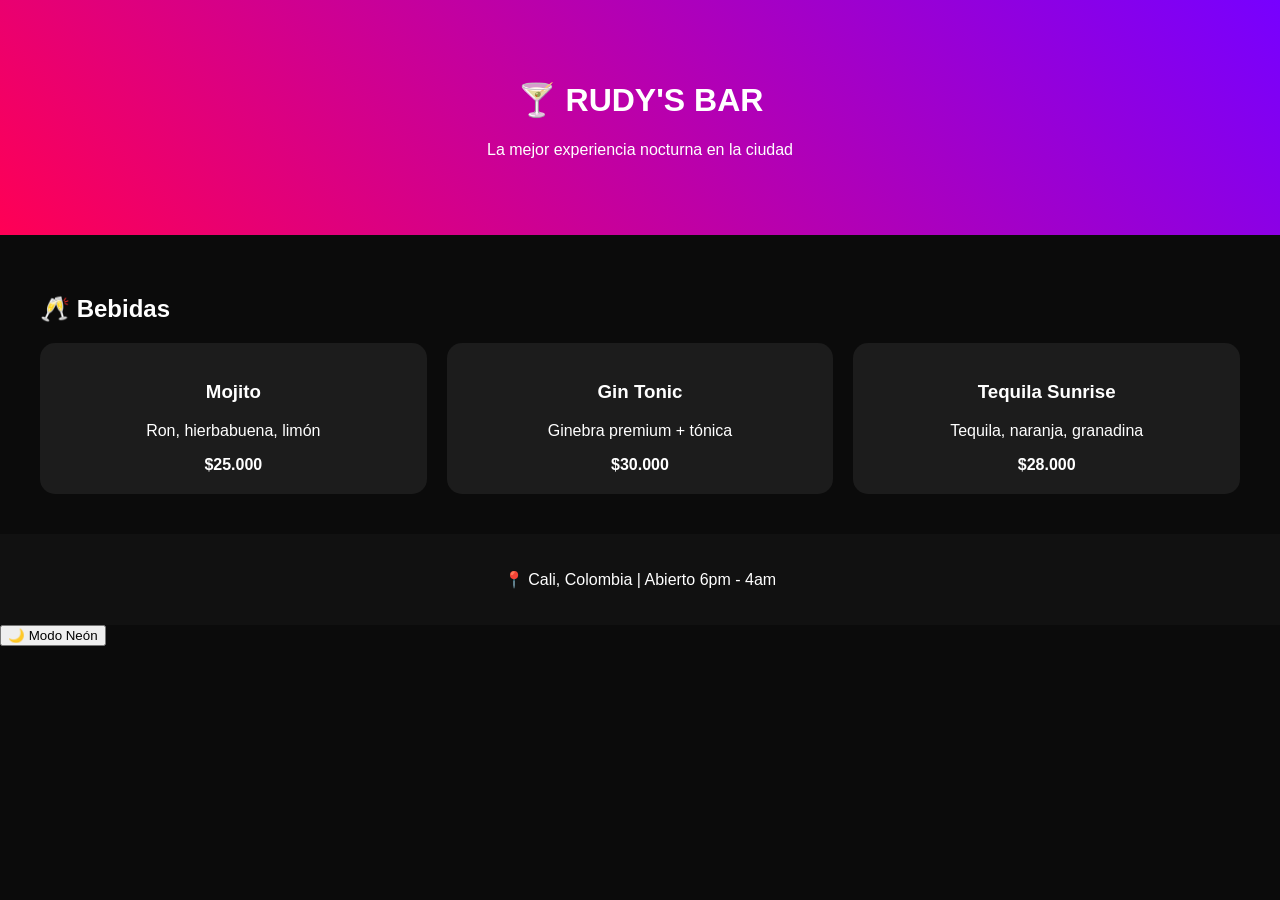
==== index.html @ a868c847 "menu de discoteca inicial" ====
<!DOCTYPE html>
<html lang="es">
<head>
  <meta charset="UTF-8">
  <title>Rudy's Bar</title>
  <link rel="stylesheet" href="styles.css">
</head>

<body>

  <header class="hero">
    <h1>🍸 RUDY'S BAR</h1>
    <p>La mejor experiencia nocturna en la ciudad</p>
  </header>

  <section class="menu">

    <h2>🥂 Bebidas</h2>

    <div class="grid">

      <div class="card">
        <h3>Mojito</h3>
        <p>Ron, hierbabuena, limón</p>
        <strong>$25.000</strong>
      </div>

      <div class="card">
        <h3>Gin Tonic</h3>
        <p>Ginebra premium + tónica</p>
        <strong>$30.000</strong>
      </div>

      <div class="card">
        <h3>Tequila Sunrise</h3>
        <p>Tequila, naranja, granadina</p>
        <strong>$28.000</strong>
      </div>

    </div>

  </section>

  <footer>
    <p>📍 Cali, Colombia | Abierto 6pm - 4am</p>
  </footer>

  <button onclick="cambiarModo()">🌙 Modo Neón</button>

</body>
</html>
---- styles.css ----
body {
  margin: 0;
  font-family: Arial;
  background: #0b0b0b;
  color: white;
}

.hero {
  text-align: center;
  padding: 60px;
  background: linear-gradient(45deg, #ff0055, #7700ff);
}

.menu {
  padding: 40px;
}

.grid {
  display: grid;
  grid-template-columns: repeat(auto-fit, minmax(200px, 1fr));
  gap: 20px;
}

.card {
  background: #1c1c1c;
  padding: 20px;
  border-radius: 15px;
  text-align: center;
}

.card:hover {
  transform: scale(1.05);
  transition: 0.3s;
}

footer {
  text-align: center;
  padding: 20px;
  background: #111;
}
.neon {
  background: black;
  color: #00ffcc;
}
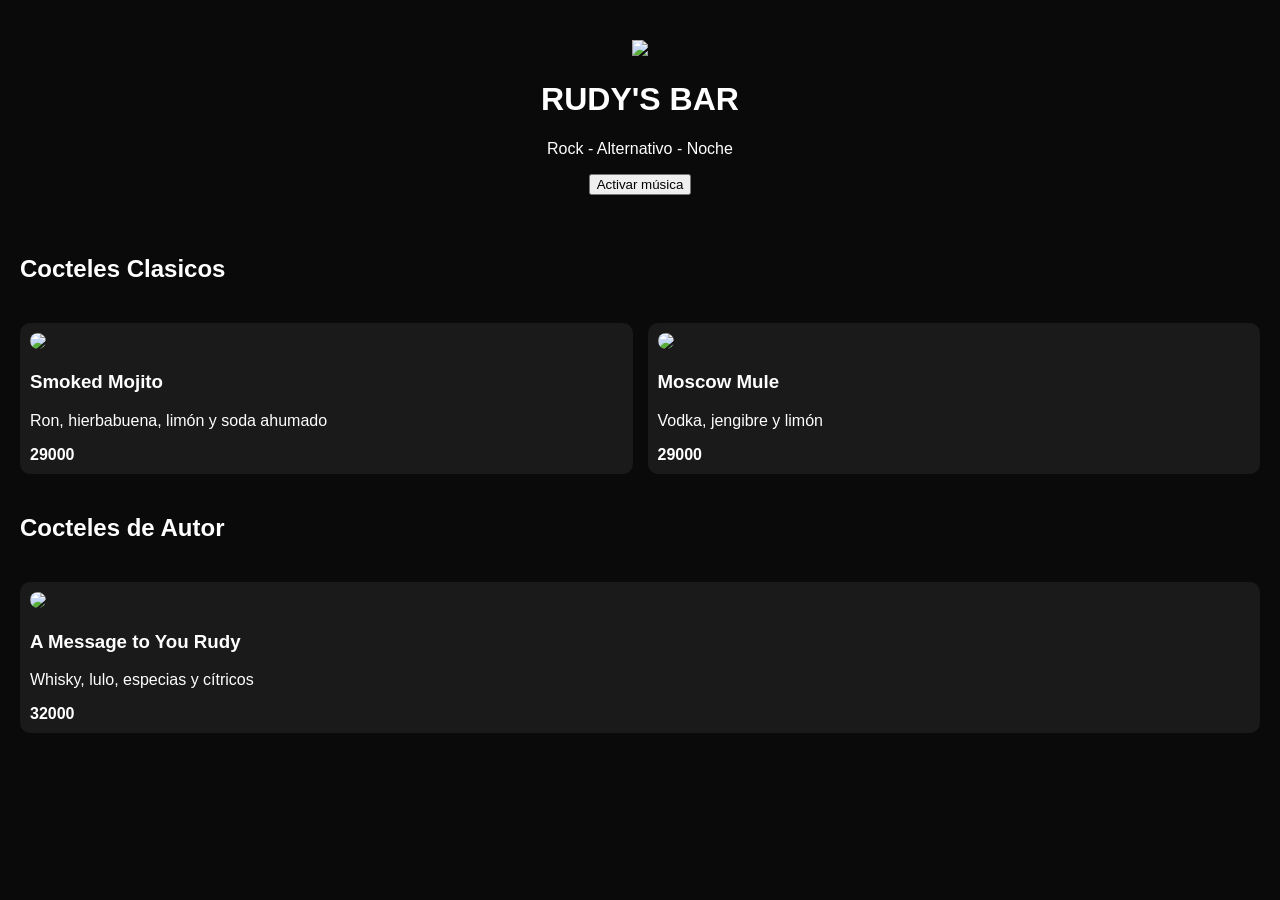
==== commit a1e79683: "actualización del menú Rudy's" ====
--- a/index.html
+++ b/index.html
@@ -3,49 +3,33 @@
 <head>
   <meta charset="UTF-8">
   <title>Rudy's Bar</title>
-  <link rel="stylesheet" href="styles.css">
+  <link rel="stylesheet" href="css/styles.css">
 </head>
 
 <body>
 
-  <header class="hero">
-    <h1>🍸 RUDY'S BAR</h1>
-    <p>La mejor experiencia nocturna en la ciudad</p>
+  <header class="header">
+    <img src="assets/img/logo.png" class="logo">
+    <h1>RUDY'S BAR</h1>
+    <p>Rock - Alternativo - Noche</p>
+
+    <button onclick="toggleMusic()">Activar música</button>
   </header>
 
-  <section class="menu">
+  <main id="menu"></main>
 
-    <h2>🥂 Bebidas</h2>
+  <div id="modal" class="modal hidden">
+    <div class="modal-content">
+      <h2 id="modal-title"></h2>
+      <p id="modal-description"></p>
+      <span id="modal-price"></span>
+      <button onclick="closeModal()">Cerrar</button>
+    </div>
+  </div>
 
-    <div class="grid">
-
-      <div class="card">
-        <h3>Mojito</h3>
-        <p>Ron, hierbabuena, limón</p>
-        <strong>$25.000</strong>
-      </div>
-
-      <div class="card">
-        <h3>Gin Tonic</h3>
-        <p>Ginebra premium + tónica</p>
-        <strong>$30.000</strong>
-      </div>
-
-      <div class="card">
-        <h3>Tequila Sunrise</h3>
-        <p>Tequila, naranja, granadina</p>
-        <strong>$28.000</strong>
-      </div>
-
-    </div>
-
-  </section>
-
-  <footer>
-    <p>📍 Cali, Colombia | Abierto 6pm - 4am</p>
-  </footer>
-
-  <button onclick="cambiarModo()">🌙 Modo Neón</button>
+  <script src="js/data.js"></script>
+  <script src="js/app.js"></script>
+  <script src="js/music.js"></script>
 
 </body>
 </html>
--- a/css/styles.css
+++ b/css/styles.css
@@ -0,0 +1,66 @@
+body {
+  margin: 0;
+  font-family: Arial;
+  background-color: #0a0a0a;
+  color: white;
+}
+
+.header {
+  text-align: center;
+  padding: 40px;
+}
+
+.logo {
+  width: 120px;
+}
+
+h2 {
+  margin-left: 20px;
+}
+
+.grid {
+  display: grid;
+  grid-template-columns: repeat(auto-fit, minmax(200px, 1fr));
+  gap: 15px;
+  padding: 20px;
+}
+
+.card {
+  background: #1a1a1a;
+  padding: 10px;
+  border-radius: 10px;
+  cursor: pointer;
+  transition: 0.3s;
+}
+
+.card:hover {
+  transform: scale(1.05);
+}
+
+.card img {
+  width: 100%;
+  border-radius: 10px;
+}
+
+.modal {
+  position: fixed;
+  top: 0;
+  left: 0;
+  width: 100%;
+  height: 100%;
+  background: rgba(0,0,0,0.8);
+  display: flex;
+  justify-content: center;
+  align-items: center;
+}
+
+.modal-content {
+  background: #222;
+  padding: 20px;
+  border-radius: 10px;
+  width: 300px;
+}
+
+.hidden {
+  display: none;
+}
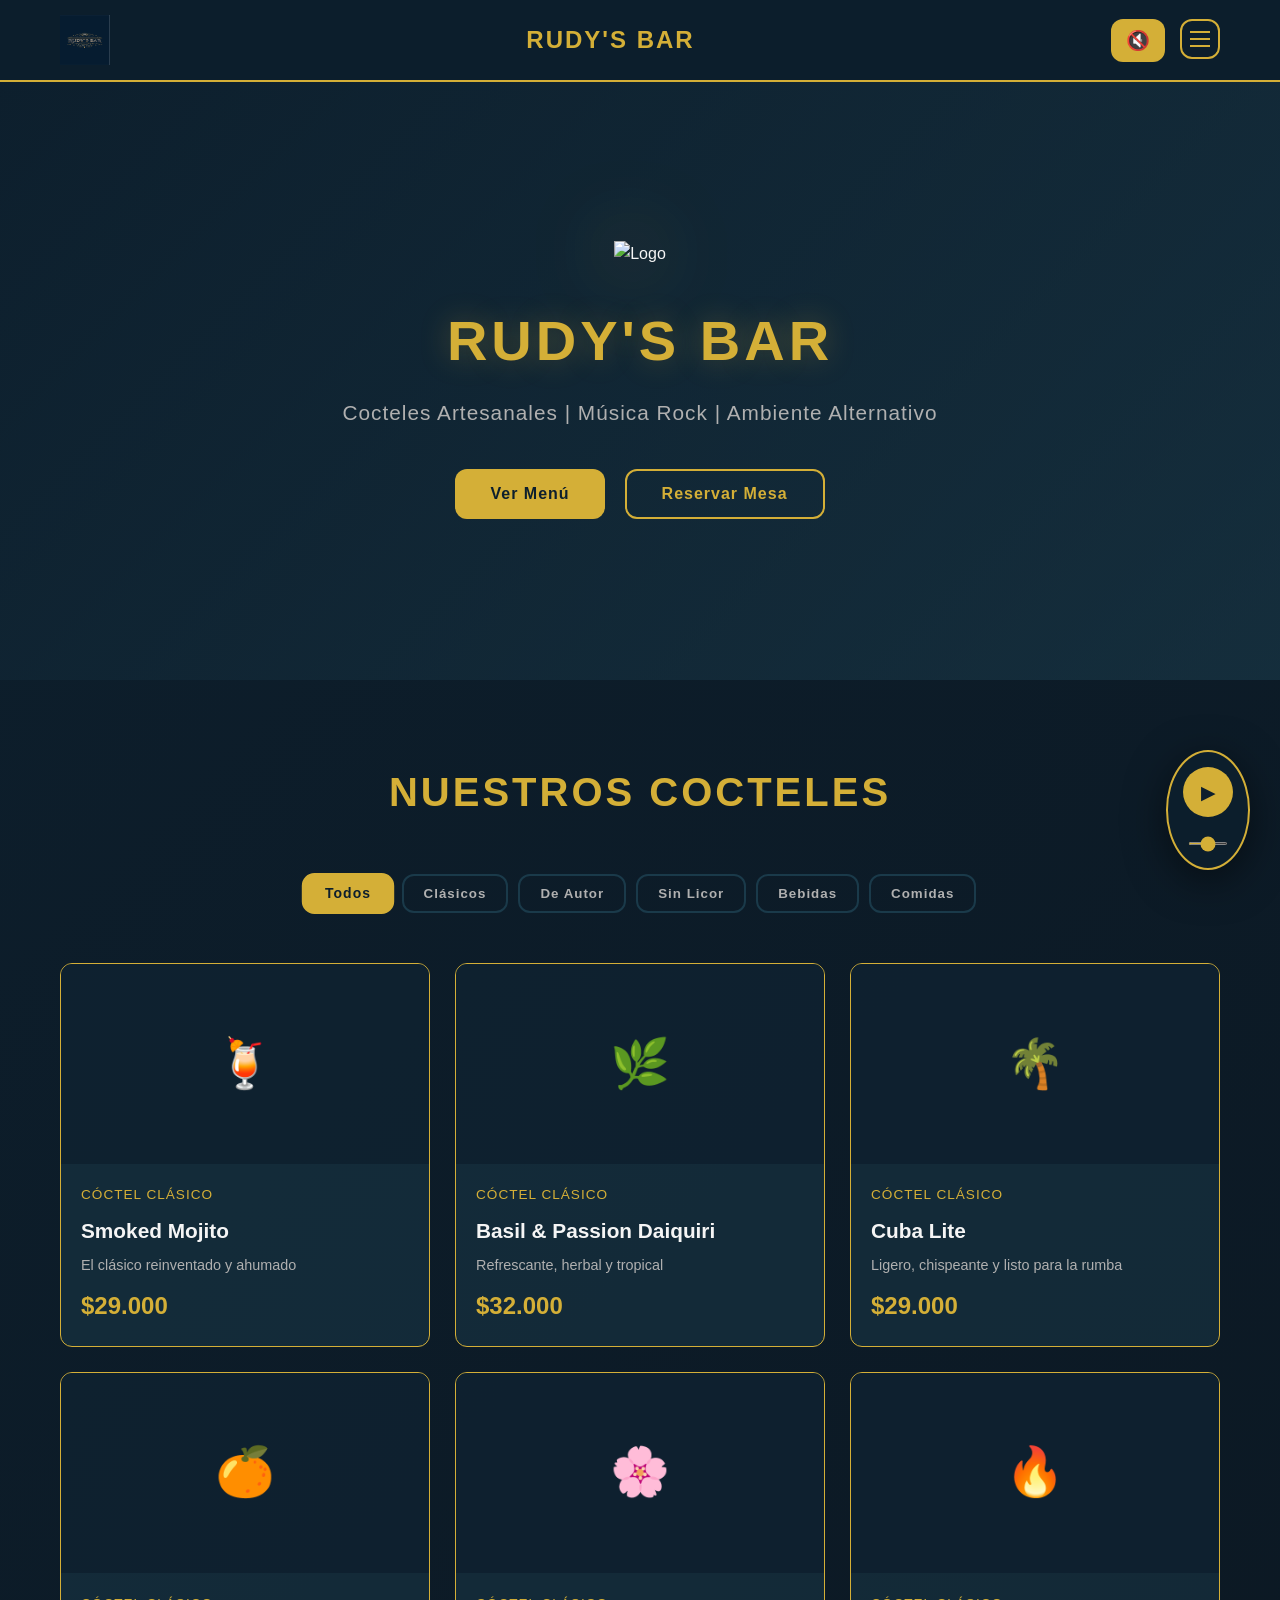
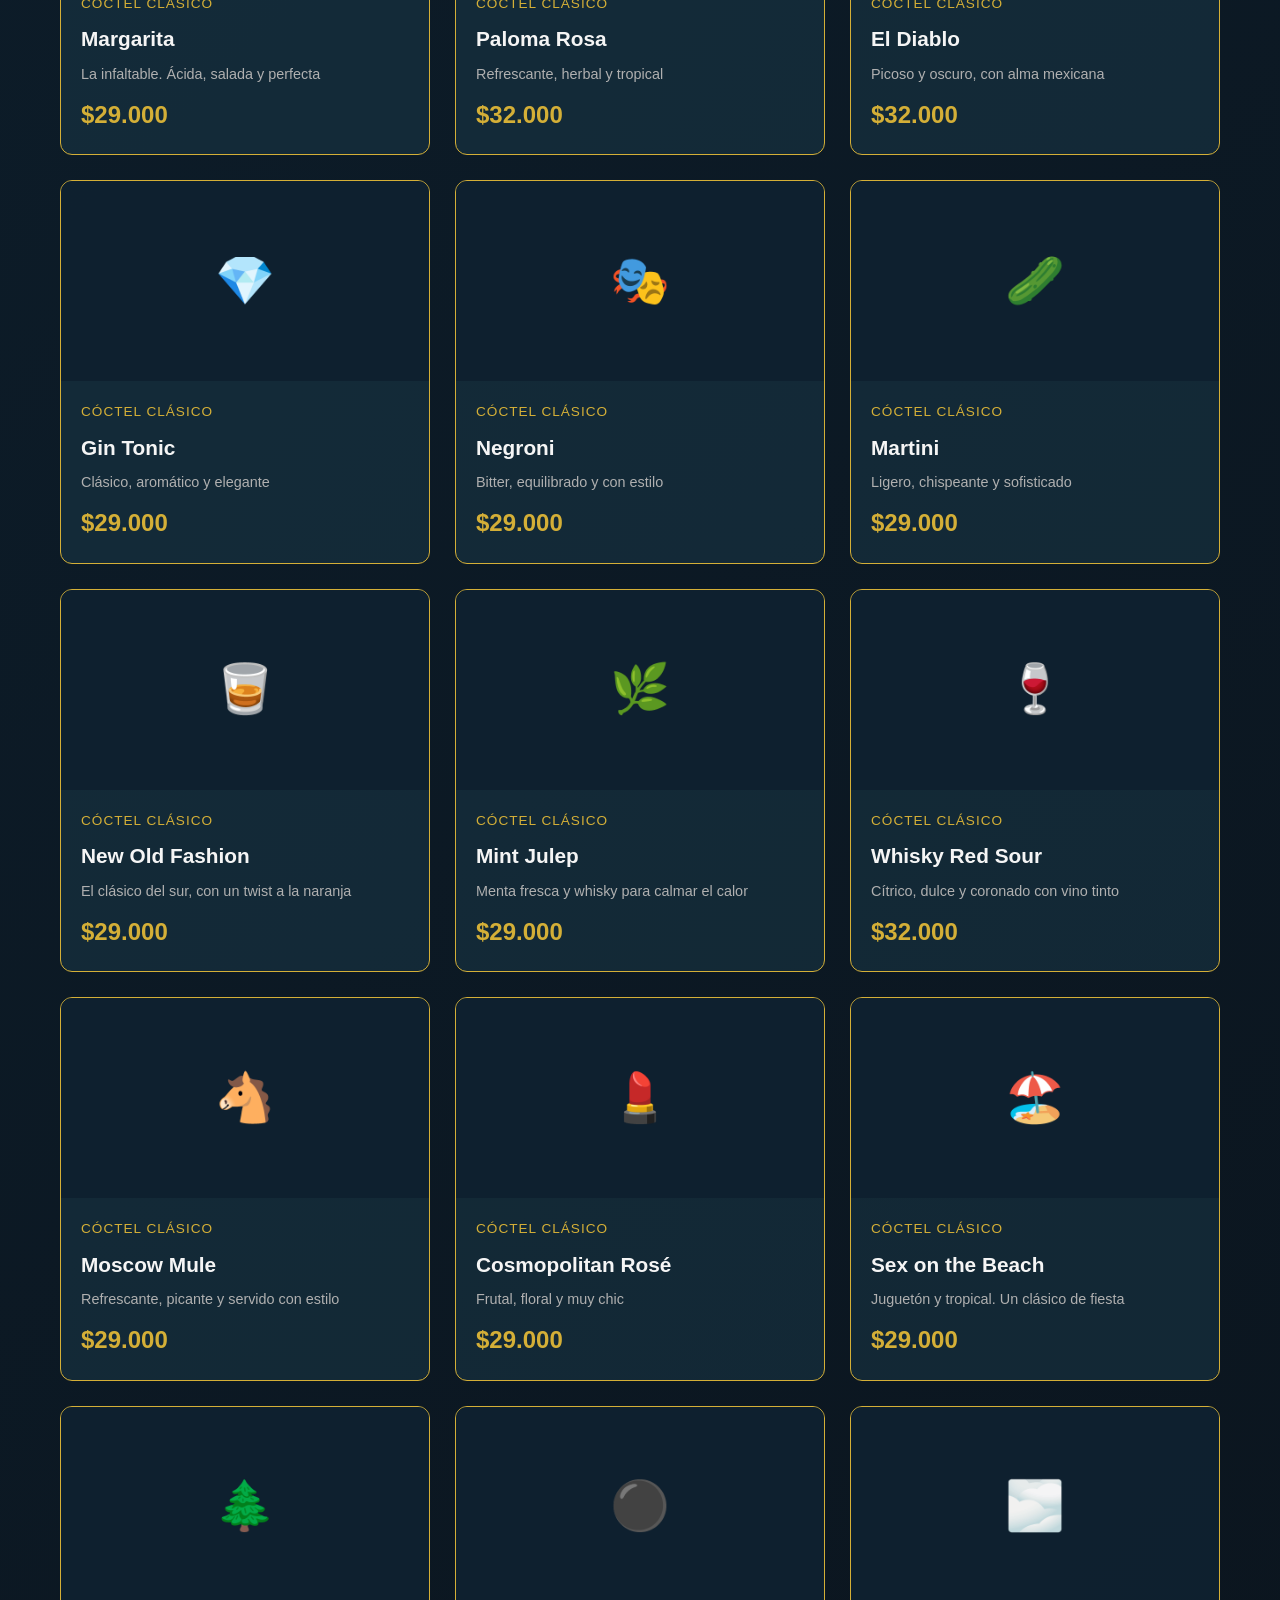
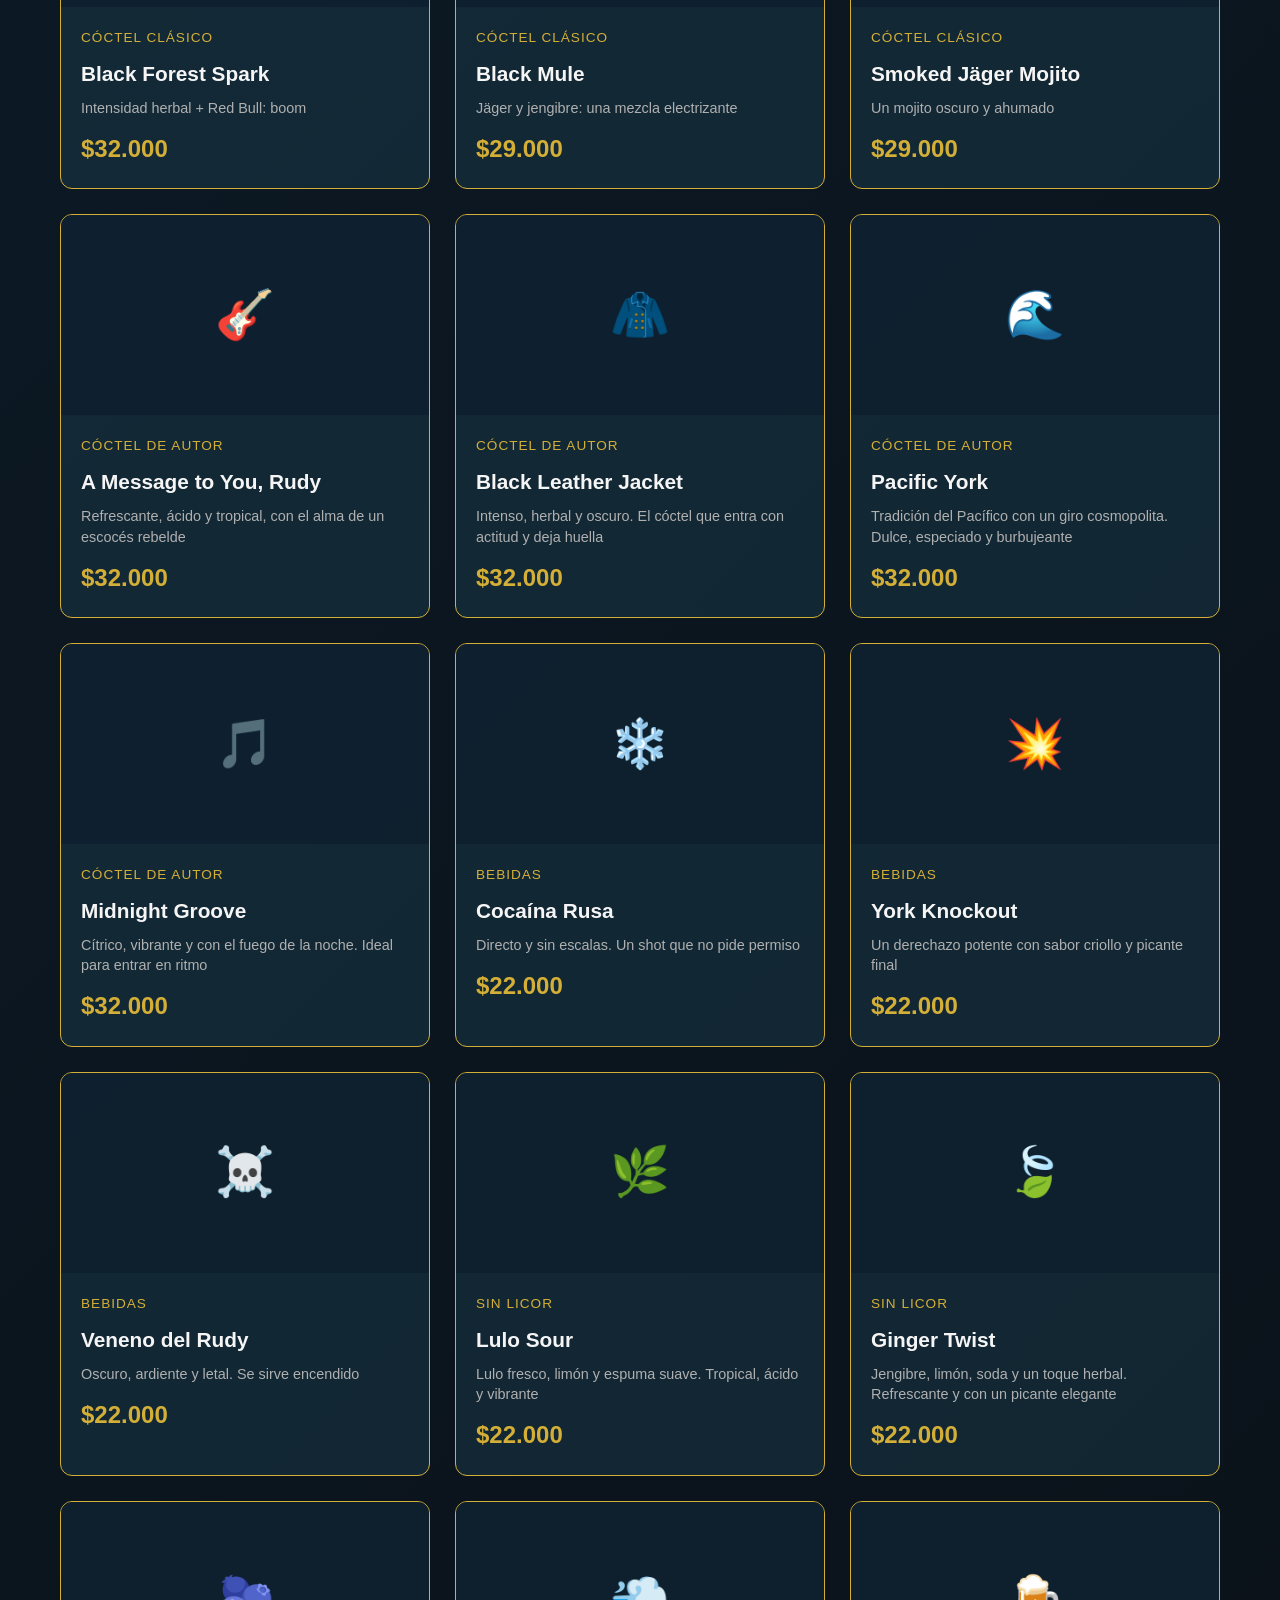
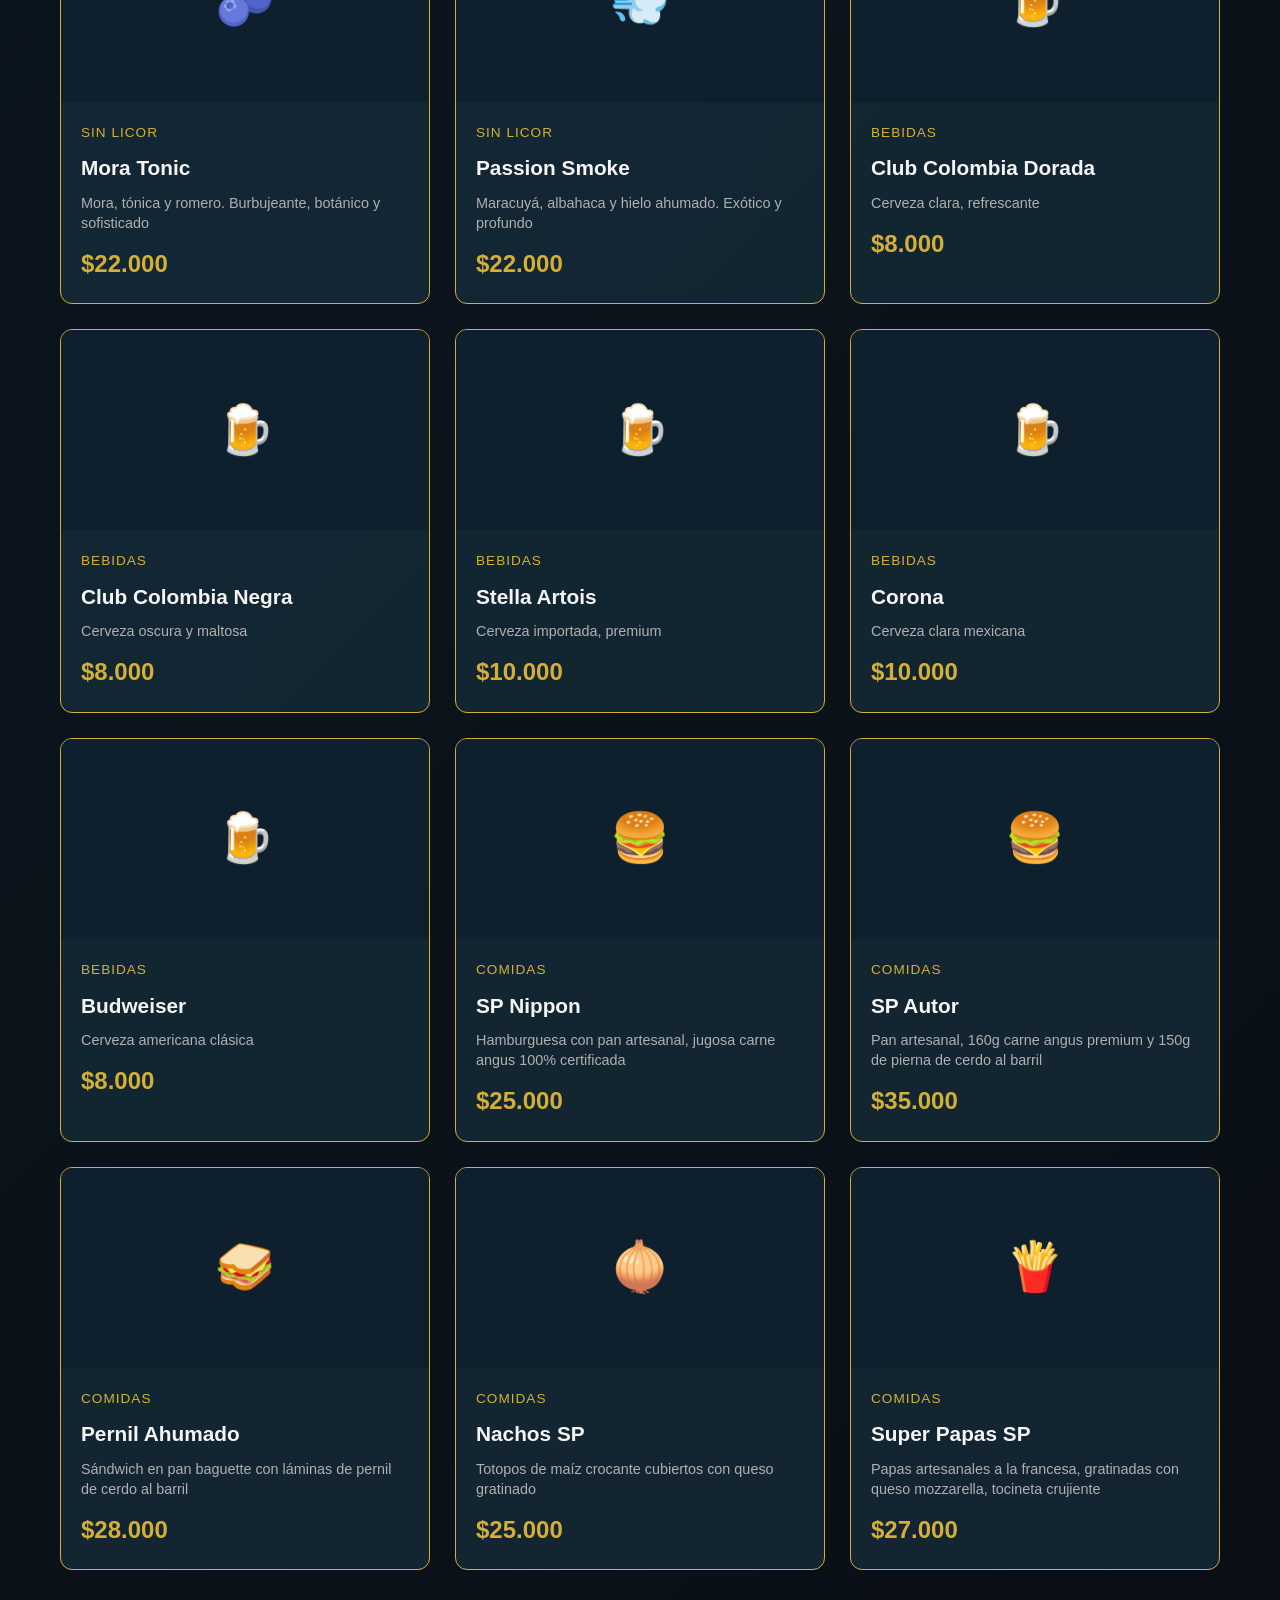
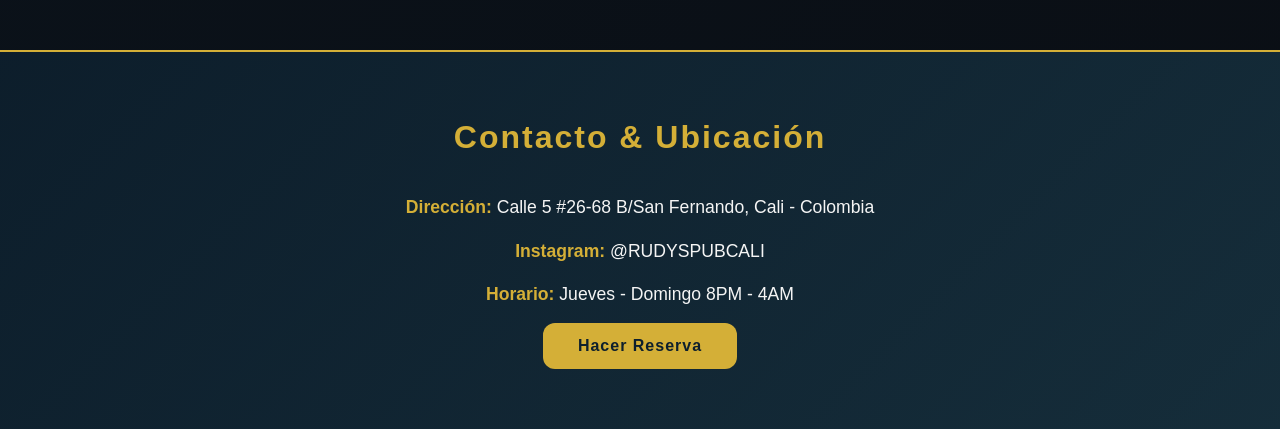
==== commit 81e90913: "actualización del menú Rudy's" ====
--- a/index.html
+++ b/index.html
@@ -2,28 +2,155 @@
 <html lang="es">
 <head>
   <meta charset="UTF-8">
-  <title>Rudy's Bar</title>
+  <meta name="viewport" content="width=device-width, initial-scale=1.0">
+  <title>Rudy's Bar - York Pub | Cocteles & Música Rock</title>
   <link rel="stylesheet" href="css/styles.css">
+  <link rel="icon" type="image/png" href="assets/img/favicon.png">
 </head>
 
 <body>
 
-  <header class="header">
-    <img src="assets/img/logo.png" class="logo">
-    <h1>RUDY'S BAR</h1>
-    <p>Rock - Alternativo - Noche</p>
+  <!-- SPLASH/INTRO SCREEN -->
+  <div id="splash" class="splash">
+    <div class="splash-content">
+      <div class="splash-logo">
+        <img src="assets/img/logo.png" alt="Rudy's Bar Logo" class="logo-splash">
+      </div>
+      <h1 class="splash-title">RUDY'S BAR</h1>
+      <p class="splash-subtitle">YORK PUB</p>
+      <div class="splash-loader"></div>
+    </div>
+  </div>
 
-    <button onclick="toggleMusic()">Activar música</button>
-  </header>
+  <!-- NAVBAR -->
+  <nav class="navbar">
+    <div class="navbar-container">
+      <div class="navbar-logo">
+        <img src="assets/img/logo.png" alt="Logo" class="logo-nav">
+      </div>
+      <h2 class="navbar-title">RUDY'S BAR</h2>
+      <div class="navbar-controls">
+        <button id="musicBtn" class="music-btn" title="Música">
+          <span class="music-icon">🔊</span>
+        </button>
+        <button class="menu-btn" onclick="toggleMenu()">
+          <span></span><span></span><span></span>
+        </button>
+      </div>
+    </div>
 
-  <main id="menu"></main>
+    <!-- MOBILE MENU -->
+    <div id="mobileMenu" class="mobile-menu hidden">
+      <button onclick="scrollToSection('inicio')">Inicio</button>
+      <button onclick="scrollToSection('menu')">Menú</button>
+      <button onclick="openReservaModal()">Reserva</button>
+      <button onclick="scrollToSection('contacto')">Contacto</button>
+    </div>
+  </nav>
 
-  <div id="modal" class="modal hidden">
+  <!-- AUDIO PLAYER (HIDDEN) -->
+  <audio id="bgMusic" loop>
+    <source src="assets/audio/background.mp3" type="audio/mpeg">
+  </audio>
+
+  <!-- MAIN CONTENT -->
+  <main>
+
+    <!-- HERO SECTION -->
+    <section id="inicio" class="hero">
+      <div class="hero-content">
+        <img src="assets/img/logo-large.png" alt="Logo" class="hero-logo">
+        <h1>RUDY'S BAR</h1>
+        <p>Cocteles Artesanales | Música Rock | Ambiente Alternativo</p>
+        <div class="hero-buttons">
+          <button class="btn btn-primary" onclick="scrollToMenu()">Ver Menú</button>
+          <button class="btn btn-secondary" onclick="openReservaModal()">Reservar Mesa</button>
+        </div>
+      </div>
+    </section>
+
+    <!-- CATEGORIES TABS -->
+    <section id="menu" class="menu-section">
+      <h2>NUESTROS COCTELES</h2>
+      
+      <div class="tabs">
+        <button class="tab-btn active" onclick="filterCategory('todos')">Todos</button>
+        <button class="tab-btn" onclick="filterCategory('clasicos')">Clásicos</button>
+        <button class="tab-btn" onclick="filterCategory('autor')">De Autor</button>
+        <button class="tab-btn" onclick="filterCategory('sinlicor')">Sin Licor</button>
+        <button class="tab-btn" onclick="filterCategory('bebidas')">Bebidas</button>
+        <button class="tab-btn" onclick="filterCategory('comidas')">Comidas</button>
+      </div>
+
+      <!-- GALLERY -->
+      <div id="gallery" class="gallery"></div>
+    </section>
+
+    <!-- FOOTER/CONTACTO -->
+    <section id="contacto" class="footer-section">
+      <h2>Contacto & Ubicación</h2>
+      <p><strong>Dirección:</strong> Calle 5 #26-68 B/San Fernando, Cali - Colombia</p>
+      <p><strong>Instagram:</strong> @RUDYSPUBCALI</p>
+      <p><strong>Horario:</strong> Jueves - Domingo 8PM - 4AM</p>
+      <button class="btn btn-primary" onclick="openReservaModal()">Hacer Reserva</button>
+    </section>
+
+  </main>
+
+  <!-- MODAL: DETALLE PRODUCTO -->
+  <div id="productModal" class="modal hidden">
+    <div class="modal-overlay" onclick="closeModal()"></div>
     <div class="modal-content">
-      <h2 id="modal-title"></h2>
-      <p id="modal-description"></p>
-      <span id="modal-price"></span>
-      <button onclick="closeModal()">Cerrar</button>
+      <button class="close-btn" onclick="closeModal()">&times;</button>
+      <img id="modalImage" src="" alt="">
+      <h2 id="modalTitle"></h2>
+      <p id="modalDescription"></p>
+      <div class="modal-ingredients">
+        <h3>Ingredientes:</h3>
+        <p id="modalIngredients"></p>
+      </div>
+      <div class="modal-footer">
+        <span id="modalPrice" class="price"></span>
+        <button class="btn btn-primary" onclick="closeModal()">Cerrar</button>
+      </div>
+    </div>
+  </div>
+
+  <!-- MODAL: RESERVA -->
+  <div id="reservaModal" class="modal hidden">
+    <div class="modal-overlay" onclick="closeReservaModal()"></div>
+    <div class="modal-content modal-reserva">
+      <button class="close-btn" onclick="closeReservaModal()">&times;</button>
+      <h2>Haz tu Reserva</h2>
+      <form id="reservaForm" onsubmit="submitReserva(event)">
+        <input type="text" placeholder="Tu nombre" required>
+        <input type="email" placeholder="Tu email" required>
+        <input type="tel" placeholder="Tu teléfono" required>
+        <input type="date" required>
+        <input type="time" required>
+        <select required>
+          <option value="">Número de personas</option>
+          <option value="1">1 persona</option>
+          <option value="2">2 personas</option>
+          <option value="4">4 personas</option>
+          <option value="6">6 personas</option>
+          <option value="8">8 personas</option>
+          <option value="mas">Más de 8</option>
+        </select>
+        <textarea placeholder="Notas adicionales (opcional)"></textarea>
+        <button type="submit" class="btn btn-primary">Confirmar Reserva</button>
+      </form>
+      <p class="form-note">Recibirás confirmación por email</p>
+    </div>
+  </div>
+
+  <!-- MUSIC CONTROLLER FLOATING -->
+  <div class="music-controller">
+    <button id="playPauseBtn" onclick="toggleMusic()" class="play-btn">
+      <span class="play-icon">▶</span>
+    </button>
+    <div class="volume-control">
+      <input type="range" id="volumeSlider" min="0" max="100" value="50" onchange="setVolume(this.value)">
     </div>
   </div>
 
--- a/css/styles.css
+++ b/css/styles.css
@@ -1,46 +1,450 @@
+/* ============================================
+   VARIABLES & ESTILOS GLOBALES
+   ============================================ */
+
+:root {
+  --primary-dark: #0d1f2d;
+  --secondary-dark: #1a3a4a;
+  --accent-gold: #d4af37;
+  --accent-gold-light: #e8c74f;
+  --text-light: #f5f5f5;
+  --text-muted: #b0b0b0;
+  --border-radius: 12px;
+  --transition: all 0.3s ease;
+}
+
+* {
+  margin: 0;
+  padding: 0;
+  box-sizing: border-box;
+}
+
 body {
+  font-family: 'Segoe UI', Tahoma, Geneva, Verdana, sans-serif;
+  background: linear-gradient(135deg, var(--primary-dark) 0%, #0a0e14 100%);
+  color: var(--text-light);
+  line-height: 1.6;
+  overflow-x: hidden;
+}
+
+/* ============================================
+   SPLASH/INTRO SCREEN
+   ============================================ */
+
+.splash {
+  position: fixed;
+  top: 0;
+  left: 0;
+  width: 100%;
+  height: 100%;
+  background: linear-gradient(135deg, var(--primary-dark), #000);
+  display: flex;
+  justify-content: center;
+  align-items: center;
+  z-index: 9999;
+  animation: fadeSplash 3s ease forwards;
+}
+
+.splash-content {
+  text-align: center;
+  animation: zoomIn 0.8s ease;
+}
+
+.splash-logo {
+  margin-bottom: 30px;
+}
+
+.logo-splash {
+  width: 150px;
+  height: 150px;
+  filter: drop-shadow(0 0 30px var(--accent-gold));
+  animation: bounce 1s ease infinite;
+}
+
+.splash-title {
+  font-size: 3em;
+  font-weight: 900;
+  letter-spacing: 4px;
+  color: var(--accent-gold);
+  margin-bottom: 10px;
+  text-shadow: 0 0 20px rgba(212, 175, 55, 0.5);
+}
+
+.splash-subtitle {
+  font-size: 1.3em;
+  color: var(--text-muted);
+  margin-bottom: 40px;
+  letter-spacing: 2px;
+}
+
+.splash-loader {
+  width: 50px;
+  height: 50px;
+  border: 3px solid var(--accent-gold);
+  border-top: 3px solid transparent;
+  border-radius: 50%;
+  margin: 0 auto;
+  animation: spin 2s linear infinite;
+}
+
+@keyframes fadeSplash {
+  0% { opacity: 1; }
+  70% { opacity: 1; }
+  100% { opacity: 0; pointer-events: none; }
+}
+
+@keyframes zoomIn {
+  from {
+    opacity: 0;
+    transform: scale(0.5);
+  }
+  to {
+    opacity: 1;
+    transform: scale(1);
+  }
+}
+
+@keyframes bounce {
+  0%, 100% { transform: translateY(0); }
+  50% { transform: translateY(-20px); }
+}
+
+@keyframes spin {
+  to { transform: rotate(360deg); }
+}
+
+/* ============================================
+   NAVBAR
+   ============================================ */
+
+.navbar {
+  position: fixed;
+  top: 0;
+  width: 100%;
+  background: rgba(13, 31, 45, 0.95);
+  backdrop-filter: blur(10px);
+  border-bottom: 2px solid var(--accent-gold);
+  z-index: 100;
+  margin-top: 3.5s;
+}
+
+.navbar-container {
+  max-width: 1200px;
+  margin: 0 auto;
+  padding: 15px 20px;
+  display: flex;
+  justify-content: space-between;
+  align-items: center;
+}
+
+.navbar-logo {
+  width: 50px;
+  height: 50px;
+}
+
+.logo-nav {
+  width: 100%;
+  height: 100%;
+}
+
+.navbar-title {
+  flex: 1;
+  text-align: center;
+  font-size: 1.5em;
+  color: var(--accent-gold);
+  letter-spacing: 2px;
   margin: 0;
-  font-family: Arial;
-  background-color: #0a0a0a;
-  color: white;
-}
-
-.header {
+}
+
+.navbar-controls {
+  display: flex;
+  gap: 15px;
+}
+
+.music-btn {
+  background: var(--accent-gold);
+  border: none;
+  padding: 10px 15px;
+  border-radius: var(--border-radius);
+  cursor: pointer;
+  font-size: 1.2em;
+  transition: var(--transition);
+}
+
+.music-btn:hover {
+  background: var(--accent-gold-light);
+  transform: scale(1.1);
+}
+
+.music-btn.playing {
+  animation: pulse 1s ease infinite;
+}
+
+.menu-btn {
+  background: transparent;
+  border: 2px solid var(--accent-gold);
+  width: 40px;
+  height: 40px;
+  cursor: pointer;
+  display: flex;
+  flex-direction: column;
+  justify-content: center;
+  align-items: center;
+  gap: 5px;
+  border-radius: var(--border-radius);
+  transition: var(--transition);
+}
+
+.menu-btn span {
+  width: 20px;
+  height: 2px;
+  background: var(--accent-gold);
+  transition: var(--transition);
+}
+
+.menu-btn:hover {
+  background: var(--accent-gold);
+}
+
+.menu-btn:hover span {
+  background: var(--primary-dark);
+}
+
+/* MOBILE MENU */
+.mobile-menu {
+  background: rgba(26, 58, 74, 0.98);
+  padding: 20px;
+  display: flex;
+  flex-direction: column;
+  gap: 10px;
+}
+
+.mobile-menu button {
+  background: transparent;
+  border: 1px solid var(--accent-gold);
+  color: var(--accent-gold);
+  padding: 12px;
+  border-radius: var(--border-radius);
+  cursor: pointer;
+  transition: var(--transition);
+  font-weight: 600;
+}
+
+.mobile-menu button:hover {
+  background: var(--accent-gold);
+  color: var(--primary-dark);
+}
+
+/* ============================================
+   HERO SECTION
+   ============================================ */
+
+.hero {
+  margin-top: 80px;
+  padding: 80px 20px;
   text-align: center;
-  padding: 40px;
-}
-
-.logo {
-  width: 120px;
-}
-
-h2 {
-  margin-left: 20px;
-}
-
-.grid {
+  background: linear-gradient(135deg, rgba(13, 31, 45, 0.8), rgba(26, 58, 74, 0.6));
+  min-height: 600px;
+  display: flex;
+  align-items: center;
+  justify-content: center;
+}
+
+.hero-content {
+  max-width: 800px;
+  animation: fadeUp 1s ease;
+}
+
+.hero-logo {
+  width: 180px;
+  height: 180px;
+  margin-bottom: 30px;
+  filter: drop-shadow(0 0 40px var(--accent-gold));
+}
+
+.hero h1 {
+  font-size: 3.5em;
+  font-weight: 900;
+  letter-spacing: 4px;
+  color: var(--accent-gold);
+  margin-bottom: 10px;
+  text-shadow: 0 0 30px rgba(212, 175, 55, 0.3);
+}
+
+.hero p {
+  font-size: 1.3em;
+  color: var(--text-muted);
+  margin-bottom: 40px;
+  letter-spacing: 1px;
+}
+
+.hero-buttons {
+  display: flex;
+  gap: 20px;
+  justify-content: center;
+  flex-wrap: wrap;
+}
+
+/* ============================================
+   BUTTONS
+   ============================================ */
+
+.btn {
+  padding: 14px 35px;
+  border: none;
+  border-radius: var(--border-radius);
+  font-size: 1em;
+  font-weight: 700;
+  cursor: pointer;
+  transition: var(--transition);
+  letter-spacing: 1px;
+}
+
+.btn-primary {
+  background: var(--accent-gold);
+  color: var(--primary-dark);
+}
+
+.btn-primary:hover {
+  background: var(--accent-gold-light);
+  transform: translateY(-2px);
+  box-shadow: 0 10px 30px rgba(212, 175, 55, 0.3);
+}
+
+.btn-secondary {
+  background: transparent;
+  color: var(--accent-gold);
+  border: 2px solid var(--accent-gold);
+}
+
+.btn-secondary:hover {
+  background: var(--accent-gold);
+  color: var(--primary-dark);
+}
+
+/* ============================================
+   MENU SECTION
+   ============================================ */
+
+.menu-section {
+  padding: 80px 20px;
+  max-width: 1200px;
+  margin: 0 auto;
+}
+
+.menu-section h2 {
+  text-align: center;
+  font-size: 2.5em;
+  color: var(--accent-gold);
+  margin-bottom: 50px;
+  letter-spacing: 3px;
+  text-transform: uppercase;
+}
+
+/* TABS */
+.tabs {
+  display: flex;
+  justify-content: center;
+  gap: 10px;
+  margin-bottom: 50px;
+  flex-wrap: wrap;
+}
+
+.tab-btn {
+  background: transparent;
+  color: var(--text-muted);
+  border: 2px solid var(--secondary-dark);
+  padding: 10px 20px;
+  border-radius: var(--border-radius);
+  cursor: pointer;
+  transition: var(--transition);
+  font-weight: 600;
+  letter-spacing: 1px;
+}
+
+.tab-btn:hover,
+.tab-btn.active {
+  background: var(--accent-gold);
+  color: var(--primary-dark);
+  border-color: var(--accent-gold);
+  transform: scale(1.05);
+}
+
+/* GALLERY */
+.gallery {
   display: grid;
-  grid-template-columns: repeat(auto-fit, minmax(200px, 1fr));
-  gap: 15px;
+  grid-template-columns: repeat(auto-fill, minmax(280px, 1fr));
+  gap: 25px;
+}
+
+.product-card {
+  background: rgba(26, 58, 74, 0.5);
+  border: 1px solid var(--accent-gold);
+  border-radius: var(--border-radius);
+  overflow: hidden;
+  cursor: pointer;
+  transition: var(--transition);
+  animation: fadeUp 0.6s ease;
+}
+
+.product-card:hover {
+  transform: translateY(-10px);
+  box-shadow: 0 15px 40px rgba(212, 175, 55, 0.2);
+  border-color: var(--accent-gold-light);
+}
+
+.product-image {
+  width: 100%;
+  height: 200px;
+  background: rgba(13, 31, 45, 0.8);
+  display: flex;
+  align-items: center;
+  justify-content: center;
+  font-size: 3em;
+  overflow: hidden;
+}
+
+.product-card img {
+  width: 100%;
+  height: 100%;
+  object-fit: cover;
+}
+
+.product-info {
   padding: 20px;
 }
 
-.card {
-  background: #1a1a1a;
-  padding: 10px;
-  border-radius: 10px;
-  cursor: pointer;
-  transition: 0.3s;
-}
-
-.card:hover {
-  transform: scale(1.05);
-}
-
-.card img {
-  width: 100%;
-  border-radius: 10px;
-}
+.product-category {
+  font-size: 0.85em;
+  color: var(--accent-gold);
+  text-transform: uppercase;
+  letter-spacing: 1px;
+  margin-bottom: 8px;
+}
+
+.product-name {
+  font-size: 1.3em;
+  font-weight: 700;
+  margin-bottom: 8px;
+  color: var(--text-light);
+}
+
+.product-description {
+  font-size: 0.9em;
+  color: var(--text-muted);
+  margin-bottom: 12px;
+  line-height: 1.4;
+}
+
+.product-price {
+  font-size: 1.5em;
+  font-weight: 900;
+  color: var(--accent-gold);
+}
+
+/* ============================================
+   MODAL
+   ============================================ */
 
 .modal {
   position: fixed;
@@ -48,19 +452,354 @@
   left: 0;
   width: 100%;
   height: 100%;
-  background: rgba(0,0,0,0.8);
   display: flex;
   justify-content: center;
   align-items: center;
+  z-index: 1000;
+  animation: fadeIn 0.3s ease;
+}
+
+.modal-overlay {
+  position: absolute;
+  top: 0;
+  left: 0;
+  width: 100%;
+  height: 100%;
+  background: rgba(0, 0, 0, 0.8);
+  backdrop-filter: blur(5px);
 }
 
 .modal-content {
-  background: #222;
-  padding: 20px;
-  border-radius: 10px;
-  width: 300px;
-}
+  position: relative;
+  background: linear-gradient(135deg, var(--primary-dark), var(--secondary-dark));
+  border: 2px solid var(--accent-gold);
+  border-radius: var(--border-radius);
+  padding: 30px;
+  max-width: 500px;
+  width: 90%;
+  max-height: 85vh;
+  overflow-y: auto;
+  box-shadow: 0 20px 60px rgba(0, 0, 0, 0.8);
+  animation: slideUp 0.3s ease;
+}
+
+.modal-content img {
+  width: 100%;
+  border-radius: var(--border-radius);
+  margin-bottom: 20px;
+}
+
+.modal-content h2 {
+  color: var(--accent-gold);
+  font-size: 2em;
+  margin-bottom: 15px;
+  letter-spacing: 1px;
+}
+
+.modal-content p {
+  color: var(--text-muted);
+  margin-bottom: 15px;
+  line-height: 1.6;
+}
+
+.modal-ingredients {
+  background: rgba(13, 31, 45, 0.8);
+  padding: 15px;
+  border-radius: var(--border-radius);
+  margin: 20px 0;
+  border-left: 4px solid var(--accent-gold);
+}
+
+.modal-ingredients h3 {
+  color: var(--accent-gold);
+  margin-bottom: 10px;
+}
+
+.modal-footer {
+  display: flex;
+  justify-content: space-between;
+  align-items: center;
+  margin-top: 20px;
+  padding-top: 20px;
+  border-top: 1px solid var(--accent-gold);
+}
+
+.price {
+  font-size: 2em;
+  font-weight: 900;
+  color: var(--accent-gold);
+}
+
+.close-btn {
+  position: absolute;
+  top: 15px;
+  right: 15px;
+  background: transparent;
+  border: none;
+  color: var(--accent-gold);
+  font-size: 2em;
+  cursor: pointer;
+  transition: var(--transition);
+}
+
+.close-btn:hover {
+  transform: rotate(90deg);
+  color: var(--accent-gold-light);
+}
+
+/* MODAL RESERVA */
+.modal-reserva {
+  max-width: 600px;
+}
+
+.modal-reserva form {
+  display: flex;
+  flex-direction: column;
+  gap: 15px;
+  margin: 20px 0;
+}
+
+.modal-reserva input,
+.modal-reserva select,
+.modal-reserva textarea {
+  background: rgba(13, 31, 45, 0.8);
+  border: 1px solid var(--accent-gold);
+  color: var(--text-light);
+  padding: 12px;
+  border-radius: var(--border-radius);
+  font-size: 1em;
+  transition: var(--transition);
+}
+
+.modal-reserva input:focus,
+.modal-reserva select:focus,
+.modal-reserva textarea:focus {
+  outline: none;
+  background: rgba(13, 31, 45, 0.95);
+  border-color: var(--accent-gold-light);
+  box-shadow: 0 0 10px rgba(212, 175, 55, 0.2);
+}
+
+.modal-reserva textarea {
+  resize: vertical;
+  min-height: 80px;
+}
+
+.form-note {
+  text-align: center;
+  font-size: 0.9em;
+  color: var(--text-muted);
+  margin-top: 15px;
+}
+
+/* ============================================
+   FOOTER SECTION
+   ============================================ */
+
+.footer-section {
+  padding: 60px 20px;
+  text-align: center;
+  background: linear-gradient(135deg, rgba(13, 31, 45, 0.9), rgba(26, 58, 74, 0.7));
+  border-top: 2px solid var(--accent-gold);
+}
+
+.footer-section h2 {
+  font-size: 2em;
+  color: var(--accent-gold);
+  margin-bottom: 30px;
+  letter-spacing: 2px;
+}
+
+.footer-section p {
+  font-size: 1.1em;
+  margin: 15px 0;
+  color: var(--text-light);
+}
+
+.footer-section p strong {
+  color: var(--accent-gold);
+}
+
+/* ============================================
+   MUSIC CONTROLLER
+   ============================================ */
+
+.music-controller {
+  position: fixed;
+  bottom: 30px;
+  right: 30px;
+  background: rgba(13, 31, 45, 0.95);
+  border: 2px solid var(--accent-gold);
+  border-radius: 50%;
+  padding: 15px;
+  display: flex;
+  flex-direction: column;
+  align-items: center;
+  justify-content: center;
+  gap: 10px;
+  z-index: 200;
+  box-shadow: 0 10px 40px rgba(0, 0, 0, 0.5);
+}
+
+.play-btn {
+  background: var(--accent-gold);
+  border: none;
+  width: 50px;
+  height: 50px;
+  border-radius: 50%;
+  cursor: pointer;
+  font-size: 1.2em;
+  display: flex;
+  align-items: center;
+  justify-content: center;
+  transition: var(--transition);
+  color: var(--primary-dark);
+}
+
+.play-btn:hover {
+  background: var(--accent-gold-light);
+  transform: scale(1.1);
+}
+
+.volume-control {
+  width: 40px;
+}
+
+.volume-control input {
+  width: 100%;
+  height: 3px;
+  cursor: pointer;
+  accent-color: var(--accent-gold);
+}
+
+/* ============================================
+   UTILITY CLASSES
+   ============================================ */
 
 .hidden {
-  display: none;
-}+  display: none !important;
+}
+
+@keyframes fadeUp {
+  from {
+    opacity: 0;
+    transform: translateY(30px);
+  }
+  to {
+    opacity: 1;
+    transform: translateY(0);
+  }
+}
+
+@keyframes slideUp {
+  from {
+    opacity: 0;
+    transform: translateY(50px);
+  }
+  to {
+    opacity: 1;
+    transform: translateY(0);
+  }
+}
+
+@keyframes fadeIn {
+  from {
+    opacity: 0;
+  }
+  to {
+    opacity: 1;
+  }
+}
+
+@keyframes pulse {
+  0%, 100% { opacity: 1; }
+  50% { opacity: 0.6; }
+}
+
+/* ============================================
+   RESPONSIVE DESIGN
+   ============================================ */
+
+@media (max-width: 768px) {
+  .hero {
+    margin-top: 70px;
+    padding: 60px 20px;
+  }
+
+  .hero h1 {
+    font-size: 2.5em;
+  }
+
+  .hero p {
+    font-size: 1em;
+  }
+
+  .hero-logo {
+    width: 120px;
+    height: 120px;
+  }
+
+  .menu-section {
+    padding: 60px 15px;
+  }
+
+  .gallery {
+    grid-template-columns: repeat(auto-fill, minmax(220px, 1fr));
+    gap: 15px;
+  }
+
+  .product-image {
+    height: 150px;
+  }
+
+  .music-controller {
+    bottom: 20px;
+    right: 20px;
+  }
+
+  .play-btn {
+    width: 45px;
+    height: 45px;
+    font-size: 1em;
+  }
+}
+
+@media (max-width: 480px) {
+  .navbar-title {
+    font-size: 1.2em;
+  }
+
+  .hero h1 {
+    font-size: 2em;
+  }
+
+  .menu-section h2 {
+    font-size: 1.8em;
+  }
+
+  .gallery {
+    grid-template-columns: repeat(auto-fill, minmax(160px, 1fr));
+    gap: 12px;
+  }
+
+  .product-card {
+    border: 1px solid var(--accent-gold);
+  }
+
+  .tabs {
+    gap: 5px;
+  }
+
+  .tab-btn {
+    padding: 8px 12px;
+    font-size: 0.9em;
+  }
+
+  .modal-content {
+    padding: 20px;
+  }
+
+  .close-btn {
+    font-size: 1.5em;
+  }
+}
